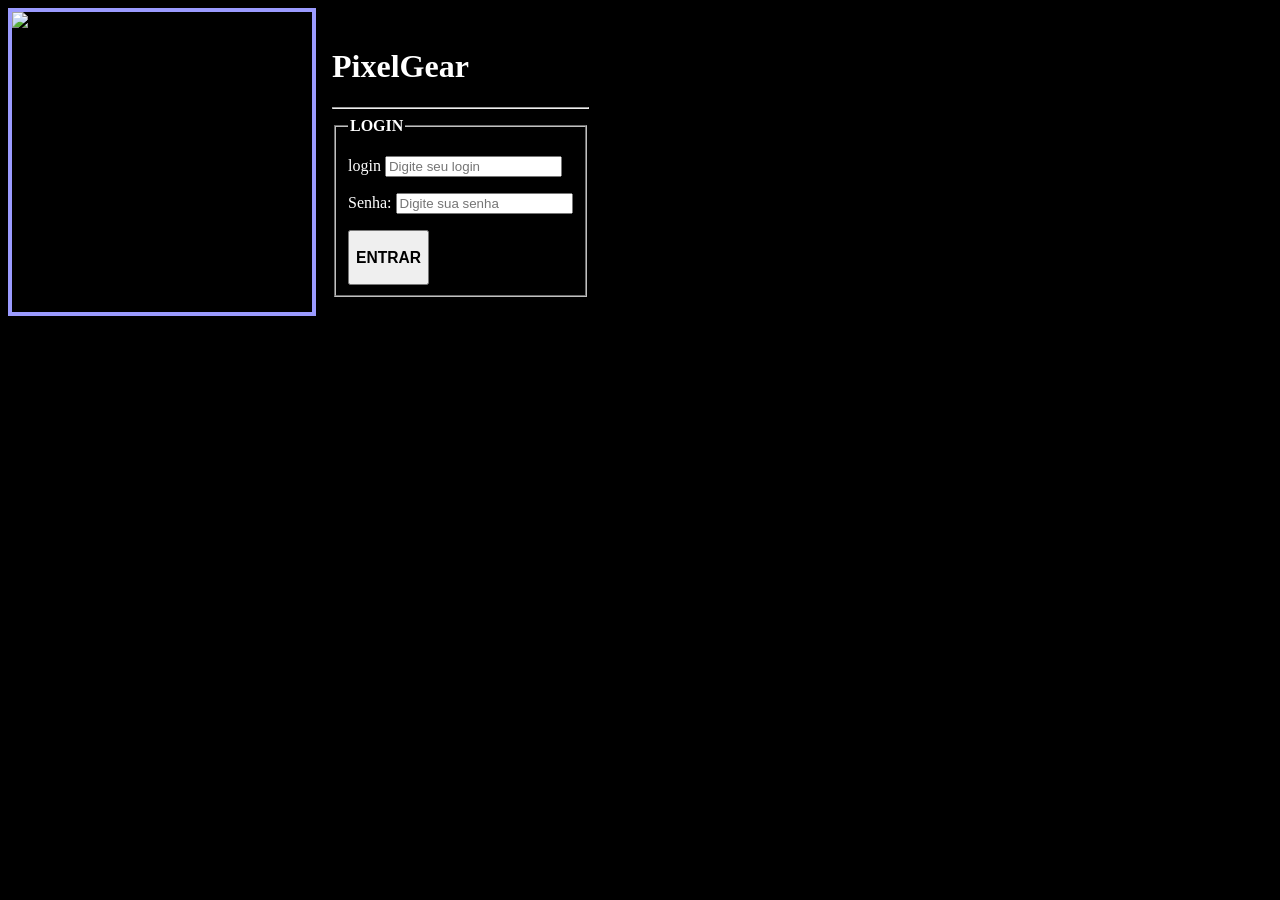
==== entrar.html @ 1530d521 "com ia" ====
<!DOCTYPE html>
<html lang="pt-br">
<head>
<meta charset="UTF-8">
<meta http-equiv="X-UA-Compatible" content="IE=edge">
<meta name="viewport" content="width=device-width, initial-scale=1.0">
<title>login do site aura</title>
<link rel="stylesheet" href="./script.css">        <!-- Estilo para a página    -->
</head>

<body>

<div class="imagemDoLogin">
    <img src="https://encrypted-tbn0.gstatic.com/images?q=tbn:ANd9GcTYi4mooCM8c2cMquZMNBrQCQT80fzD5pUYAKRsKzJFfw&s=10" alt="Monitor" width="300" height="300" style="border: 4px solid rgb(155,155,255);">
<div class = "texto">
<h1>PixelGear</h1>
    <hr>
    <!--Grupo 01 dados do cliente em fieldset-->
    <fieldset>
        <legend><strong>LOGIN</strong></legend>
        <p>
            <label for="login">login</label>
            <input type="text" id="login" name="login" placeholder="Digite seu login" required>
        </p>
        <p>
            <label for="senha">Senha:</label>
            <input type="password" id="senha" name="senha" placeholder="Digite sua senha" required>
        </p>
        <a href="index.html">
        <button type="button"><h3 style="color: rgb(0, 0, 0)">ENTRAR</h3></button>
    </a>
    </div>
    </div>

</fieldset>


</body>
</html>
---- script.css ----
.imagem {
    display: flex;         /* Coloca o texto do lado do outro */
    align-items: center;  /* Alinha verticalmente ao centro */
    gap: 16px;            /* Espaçamento entre a imagem e o texto */
    border-radius: 5px;  /* Arredonda os cantos da imagem */
    border-color: rgb(155,155,255);
    border-style: solid;
  }
  .imagemDoLogin{
    display: flex;         /* Coloca o texto do lado do outro */
    align-items: center;  /* Alinha verticalmente ao centro */
    gap: 16px;            /* Espaçamento entre a imagem e o texto */
  }
  .texto{
    color: #ffffff;    
  }
  .subtitulo {
    font-size: 3em;     /* Tamanho da fonte do subtítulo */
    font-family: 'Finger Paint', cursive;/* Estilo da fonte do subtítulo */
    color: #ffffff;          /* Cor do subtítulo */
  }
    body {
        background-color: #000000;
        }
    header {  
        background-color: rgb(155,155,255);/* Cor de fundo do cabeçalho */
        color: white;               /* Cor do texto do cabeçalho */
        text-align: center;         /* Centraliza o texto do cabeçalho */
        padding: 15px 0;
    }

    footer {
        background-color: rgb(155,155,255);/* Cor de fundo do roda pé */
        color: rgb(0, 0, 0);               /* Cor do texto do roda pé */
        text-align: center;                 /* Centraliza o texto do roda pé */
        padding: 10px 0;
        color: rgb(0, 0, 0);
        text-align: center;
        padding: 10px 0;

        width: 100%;
        bottom: 0;
    }
            .opcao-grupo {
            margin-bottom: 15px;
        }
        /* Esconde as perguntas inicialmente */
        .pergunta-dinamica {
            display: none;
            margin-top: 15px;
            padding: 10px;
            border-left: 4px solid #007BFF;
        }
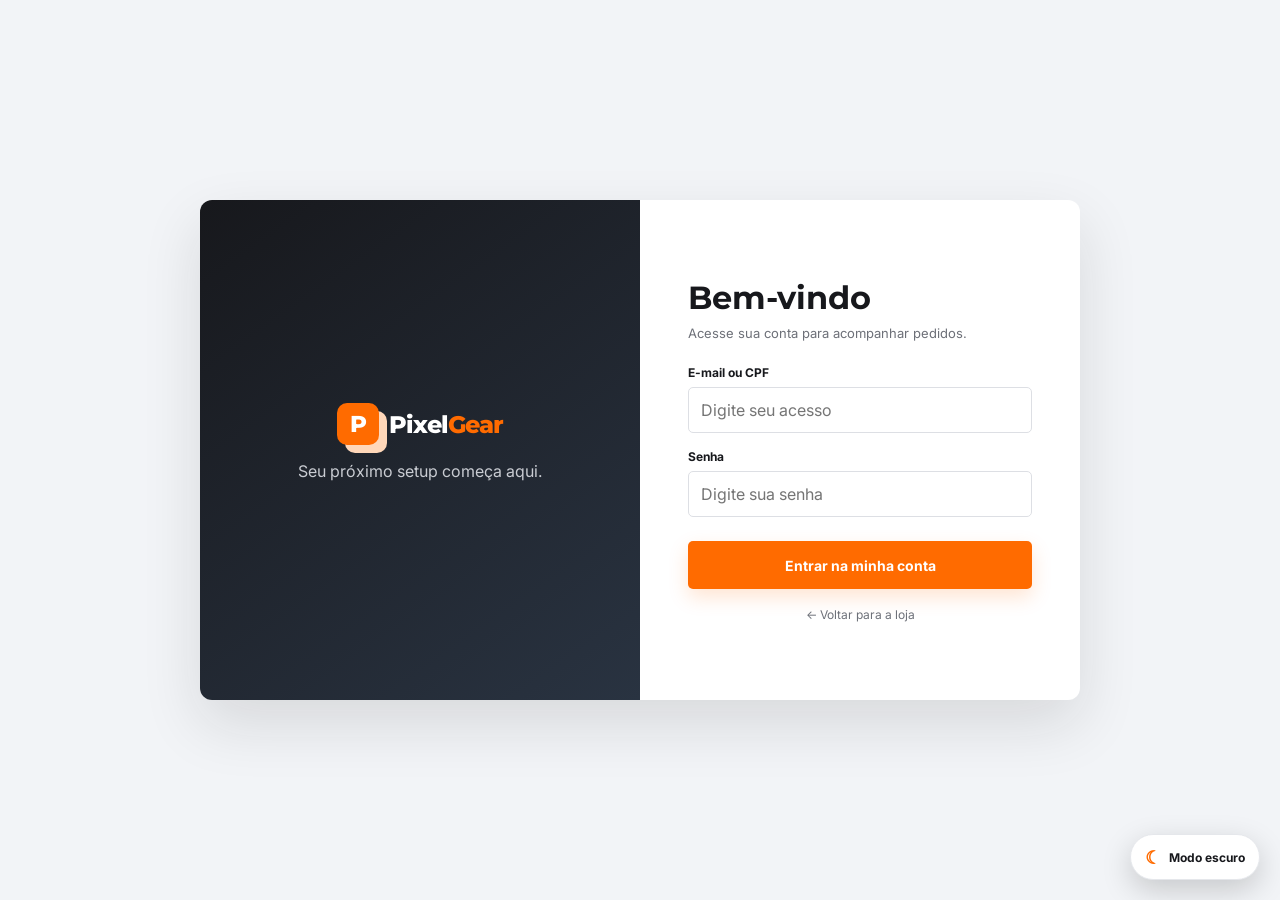
==== commit 9176872b: "Loja melhorada com uso de IA" ====
--- a/entrar.html
+++ b/entrar.html
@@ -1,39 +1,29 @@
 <!DOCTYPE html>
-<html lang="pt-br">
+<html lang="pt-BR">
 <head>
-<meta charset="UTF-8">
-<meta http-equiv="X-UA-Compatible" content="IE=edge">
-<meta name="viewport" content="width=device-width, initial-scale=1.0">
-<title>login do site aura</title>
-<link rel="stylesheet" href="./script.css">        <!-- Estilo para a página    -->
+  <meta charset="UTF-8">
+  <meta name="viewport" content="width=device-width, initial-scale=1.0">
+  <title>Login | PixelGear</title>
+  <link rel="stylesheet" href="script.css">
+  <script src="theme.js" defer></script>
 </head>
+<body class="login-page">
+  <main class="login-shell">
+    <section class="login-art">
+      <div class="login-art-content">
+        <a class="brand" href="index.html"><span class="brand-mark">P</span><span>Pixel<span>Gear</span></span></a>
+        <p>Seu próximo setup começa aqui.</p>
+      </div>
+    </section>
 
-<body>
-
-<div class="imagemDoLogin">
-    <img src="https://encrypted-tbn0.gstatic.com/images?q=tbn:ANd9GcTYi4mooCM8c2cMquZMNBrQCQT80fzD5pUYAKRsKzJFfw&s=10" alt="Monitor" width="300" height="300" style="border: 4px solid rgb(155,155,255);">
-<div class = "texto">
-<h1>PixelGear</h1>
-    <hr>
-    <!--Grupo 01 dados do cliente em fieldset-->
-    <fieldset>
-        <legend><strong>LOGIN</strong></legend>
-        <p>
-            <label for="login">login</label>
-            <input type="text" id="login" name="login" placeholder="Digite seu login" required>
-        </p>
-        <p>
-            <label for="senha">Senha:</label>
-            <input type="password" id="senha" name="senha" placeholder="Digite sua senha" required>
-        </p>
-        <a href="index.html">
-        <button type="button"><h3 style="color: rgb(0, 0, 0)">ENTRAR</h3></button>
-    </a>
-    </div>
-    </div>
-
-</fieldset>
-
-
+    <form class="login-form" action="index.html">
+      <h1>Bem-vindo</h1>
+      <p>Acesse sua conta para acompanhar pedidos.</p>
+      <label class="form-field"><span>E-mail ou CPF</span><input type="text" name="login" placeholder="Digite seu acesso" required></label>
+      <label class="form-field"><span>Senha</span><input type="password" name="senha" placeholder="Digite sua senha" required></label>
+      <button class="button button-primary" type="submit">Entrar na minha conta</button>
+      <a class="login-back" href="index.html">← Voltar para a loja</a>
+    </form>
+  </main>
 </body>
 </html>
--- a/script.css
+++ b/script.css
@@ -1,54 +1,366 @@
-  .imagem {
-    display: flex;         /* Coloca o texto do lado do outro */
-    align-items: center;  /* Alinha verticalmente ao centro */
-    gap: 16px;            /* Espaçamento entre a imagem e o texto */
-    border-radius: 5px;  /* Arredonda os cantos da imagem */
-    border-color: rgb(155,155,255);
-    border-style: solid;
-  }
-  .imagemDoLogin{
-    display: flex;         /* Coloca o texto do lado do outro */
-    align-items: center;  /* Alinha verticalmente ao centro */
-    gap: 16px;            /* Espaçamento entre a imagem e o texto */
-  }
-  .texto{
-    color: #ffffff;    
-  }
-  .subtitulo {
-    font-size: 3em;     /* Tamanho da fonte do subtítulo */
-    font-family: 'Finger Paint', cursive;/* Estilo da fonte do subtítulo */
-    color: #ffffff;          /* Cor do subtítulo */
-  }
-    body {
-        background-color: #000000;
-        }
-    header {  
-        background-color: rgb(155,155,255);/* Cor de fundo do cabeçalho */
-        color: white;               /* Cor do texto do cabeçalho */
-        text-align: center;         /* Centraliza o texto do cabeçalho */
-        padding: 15px 0;
-    }
-
-    footer {
-        background-color: rgb(155,155,255);/* Cor de fundo do roda pé */
-        color: rgb(0, 0, 0);               /* Cor do texto do roda pé */
-        text-align: center;                 /* Centraliza o texto do roda pé */
-        padding: 10px 0;
-        color: rgb(0, 0, 0);
-        text-align: center;
-        padding: 10px 0;
-
-        width: 100%;
-        bottom: 0;
-    }
-            .opcao-grupo {
-            margin-bottom: 15px;
-        }
-        /* Esconde as perguntas inicialmente */
-        .pergunta-dinamica {
-            display: none;
-            margin-top: 15px;
-            padding: 10px;
-            border-left: 4px solid #007BFF;
-        }
-  +@import url('https://fonts.googleapis.com/css2?family=Inter:wght:wght@400;500;600;700;800&family=Montserrat:wght@700;800&display=swap');
+
+:root {
+  --ink: #17181c;
+  --muted: #6d7078;
+  --orange: #ff6b00;
+  --orange-dark: #dc5700;
+  --blue: #173d82;
+  --surface: #f4f5f7;
+  --line: #e5e7eb;
+  --white: #fff;
+}
+
+* { box-sizing: border-box; }
+html { scroll-behavior: smooth; }
+body { margin: 0; color: var(--ink); background: var(--white); font-family: Inter, Arial, sans-serif; }
+a { color: inherit; text-decoration: none; }
+button, input, select, textarea { font: inherit; }
+img { display: block; max-width: 100%; }
+.container { width: min(1180px, calc(100% - 40px)); margin-inline: auto; }
+
+.topbar { height: 34px; background: #17181c; color: #d8dadd; font-size: 12px; }
+.topbar-content { height: 100%; display: flex; align-items: center; justify-content: space-between; }
+.topbar-links { display: flex; gap: 24px; }
+.topbar a:hover { color: var(--white); }
+
+.main-header { background: var(--white); border-bottom: 1px solid var(--line); position: relative; z-index: 10; }
+.header-content { height: 82px; display: grid; grid-template-columns: 220px minmax(280px, 1fr) 220px; align-items: center; gap: 28px; }
+.brand { display: flex; align-items: center; gap: 10px; font-family: Montserrat, sans-serif; font-size: 24px; font-weight: 800; letter-spacing: -1px; }
+.brand > span:last-child span { color: var(--orange); }
+.brand-mark { width: 42px; height: 42px; display: grid; place-items: center; border-radius: 10px; color: white; background: var(--orange); box-shadow: 8px 8px 0 #ffd7b9; font-size: 23px; }
+.search { height: 44px; display: flex; border: 1px solid #dfe1e5; background: #f7f7f8; border-radius: 6px; overflow: hidden; }
+.search input { flex: 1; border: 0; outline: 0; background: transparent; padding: 0 16px; color: var(--ink); }
+.search button { width: 48px; border: 0; background: var(--orange); color: white; cursor: pointer; font-size: 20px; }
+.header-actions { display: flex; justify-content: flex-end; align-items: center; gap: 18px; }
+.account-link { display: flex; align-items: center; gap: 8px; line-height: 1.15; }
+.account-link small, .account-link strong { display: block; }
+.account-link small { color: var(--muted); font-size: 11px; }
+.account-link strong { font-size: 13px; }
+.action-icon { font-size: 24px; }
+.cart-button { position: relative; width: 44px; height: 44px; border: 0; background: transparent; font-size: 28px; cursor: pointer; }
+.cart-button b { position: absolute; right: 0; top: 0; width: 18px; height: 18px; display: grid; place-items: center; border-radius: 50%; background: var(--orange); color: white; font-size: 10px; }
+
+.category-nav { border-top: 1px solid #f0f0f2; }
+.category-content { height: 48px; display: flex; align-items: center; gap: 34px; font-size: 13px; font-weight: 600; }
+.category-content a:hover { color: var(--orange); }
+.departments { align-self: stretch; min-width: 220px; display: flex; align-items: center; gap: 10px; border-right: 1px solid var(--line); }
+.departments span { font-size: 18px; }
+
+.hero { min-height: 430px; background: linear-gradient(110deg, #eef2f8 0%, #edf2f8 58%, #dfe7f3 58%, #dfe7f3 100%); overflow: hidden; }
+.hero-grid { min-height: 430px; display: grid; grid-template-columns: 48% 52%; }
+.hero-copy { display: flex; flex-direction: column; justify-content: center; align-items: flex-start; }
+.eyebrow { color: var(--orange); font-size: 12px; font-weight: 800; letter-spacing: 1.8px; }
+.eyebrow.dark { color: #8a8d95; }
+.hero h1 { margin: 12px 0 16px; font-family: Montserrat, sans-serif; font-size: clamp(42px, 5vw, 66px); line-height: 0.98; letter-spacing: -3px; }
+.hero h1 em { color: var(--orange); font-style: normal; }
+.hero-copy p { max-width: 500px; color: #656a75; line-height: 1.7; }
+.hero-actions { display: flex; gap: 12px; margin-top: 10px; }
+.button { height: 48px; display: inline-flex; align-items: center; justify-content: center; padding: 0 24px; border-radius: 5px; font-size: 14px; font-weight: 700; }
+.button-primary { background: var(--orange); color: white; box-shadow: 0 8px 20px rgba(255,107,0,.18); }
+.button-primary:hover { background: var(--orange-dark); }
+.button-outline { border: 1px solid #bbc1ca; }
+.hero-image { position: relative; background: url('https://images.unsplash.com/photo-1587202372775-e229f172b9d7?auto=format&fit=crop&w=1000&q=90') center/cover no-repeat; clip-path: polygon(12% 0, 100% 0, 100% 100%, 0 100%); }
+.hero-badge { position: absolute; right: 28px; bottom: 28px; width: 92px; height: 92px; border-radius: 50%; display: grid; place-content: center; text-align: center; background: var(--orange); color: white; transform: rotate(7deg); }
+.hero-badge strong, .hero-badge span { display: block; }
+.hero-badge strong { font-size: 16px; }
+.hero-badge span { font-size: 11px; }
+
+.trust { min-height: 92px; display: grid; grid-template-columns: repeat(4, 1fr); align-items: center; border: 1px solid var(--line); border-top: 0; border-radius: 0 0 8px 8px; background: white; box-shadow: 0 12px 30px rgba(20,31,52,.06); }
+.trust article { display: flex; align-items: center; gap: 12px; padding: 0 24px; border-right: 1px solid var(--line); }
+.trust article:last-child { border-right: 0; }
+.trust article > span { color: var(--orange); font-size: 24px; }
+.trust strong, .trust small { display: block; }
+.trust strong { font-size: 13px; }
+.trust small { margin-top: 3px; color: var(--muted); font-size: 11px; }
+
+.section { padding-top: 64px; padding-bottom: 30px; }
+.section-heading { display: flex; align-items: end; justify-content: space-between; margin-bottom: 22px; }
+.section-heading h2 { margin: 7px 0 0; font-family: Montserrat, sans-serif; font-size: 28px; letter-spacing: -1px; }
+.section-heading > a { color: var(--muted); font-size: 13px; }
+.category-grid { display: grid; grid-template-columns: repeat(4, 1fr); gap: 16px; }
+.category-card { min-height: 190px; display: flex; flex-direction: column; align-items: center; justify-content: center; border: 1px solid var(--line); border-radius: 8px; transition: .25s ease; }
+.category-card:hover { transform: translateY(-5px); border-color: #ffd0ad; box-shadow: 0 14px 32px rgba(20,31,52,.08); }
+.category-icon { width: 78px; height: 78px; margin-bottom: 12px; display: grid; place-items: center; border-radius: 50%; background: #fff3ea; color: var(--orange); font-size: 28px; }
+.category-card strong { font-size: 15px; }
+.category-card span { margin-top: 5px; color: var(--muted); font-size: 12px; }
+
+.products-section { margin-top: 38px; background: #f6f7f9; }
+.carousel-actions { display: flex; gap: 8px; }
+.carousel-actions button { width: 38px; height: 38px; border: 1px solid var(--line); border-radius: 50%; background: white; cursor: pointer; }
+.product-grid { display: grid; grid-template-columns: repeat(4, 1fr); gap: 16px; padding-bottom: 64px; }
+.product-card { position: relative; border: 1px solid var(--line); border-radius: 8px; background: white; overflow: hidden; }
+.discount { position: absolute; z-index: 2; left: 12px; top: 12px; padding: 6px 8px; border-radius: 4px; background: #e94040; color: white; font-size: 11px; font-weight: 800; }
+.product-image { height: 210px; display: grid; place-items: center; overflow: hidden; background: #f0f1f3; }
+.product-image img { width: 100%; height: 100%; object-fit: cover; transition: .35s ease; }
+.product-card:hover .product-image img { transform: scale(1.04); }
+.product-info { padding: 16px; }
+.product-info > small { color: var(--orange); font-size: 10px; font-weight: 800; text-transform: uppercase; }
+.product-info h3 { height: 44px; margin: 7px 0 8px; font-size: 13px; line-height: 1.45; }
+.rating { color: #ffad19; font-size: 11px; letter-spacing: 1px; }
+.rating span { color: var(--muted); letter-spacing: 0; }
+.old-price { margin: 12px 0 2px; color: #a2a5ac; font-size: 11px; text-decoration: line-through; }
+.price { margin: 0; }
+.price strong { color: var(--orange); font-size: 21px; }
+.price small { margin-left: 5px; color: #5e626a; font-size: 10px; }
+.installments { margin: 4px 0 12px; color: var(--muted); font-size: 11px; }
+.buy-button { width: 100%; height: 42px; border: 0; border-radius: 5px; background: var(--orange); color: white; font-size: 12px; font-weight: 800; cursor: pointer; }
+.buy-button:hover, .buy-button.added { background: #cf5500; }
+
+.promo-grid { display: grid; grid-template-columns: 1fr 1fr; gap: 16px; padding-top: 28px; padding-bottom: 70px; }
+.promo { min-height: 220px; display: flex; align-items: center; border-radius: 8px; color: white; background-position: right center; background-size: cover; overflow: hidden; }
+.promo div { width: 55%; height: 100%; display: flex; flex-direction: column; justify-content: center; padding: 28px; }
+.promo small { font-size: 10px; font-weight: 800; letter-spacing: 1.5px; }
+.promo h2 { margin: 8px 0 14px; font-family: Montserrat, sans-serif; font-size: 27px; line-height: 1.12; }
+.promo span { font-size: 12px; font-weight: 800; }
+.promo-orange { background-image: linear-gradient(90deg, #ef6812 0%, #ef6812 52%, rgba(239,104,18,.1) 52%), url('https://images.unsplash.com/photo-1591405351990-4726e331f141?auto=format&fit=crop&w=700&q=80'); }
+.promo-blue { background-image: linear-gradient(90deg, #173d82 0%, #173d82 52%, rgba(23,61,130,.1) 52%), url('https://images.unsplash.com/photo-1527814050087-3793815479db?auto=format&fit=crop&w=700&q=80'); }
+
+footer { background: #17181c; color: #d5d6da; }
+.footer-grid { display: grid; grid-template-columns: 2fr 1fr 1fr 1fr; gap: 40px; padding-top: 48px; padding-bottom: 38px; }
+.footer-brand { color: white; }
+.footer-grid p, .footer-grid a { color: #aeb0b6; font-size: 12px; line-height: 1.8; }
+.footer-grid h3 { margin: 4px 0 12px; color: white; font-size: 13px; }
+.footer-grid div > a:not(.footer-brand) { display: block; }
+.footer-grid a:hover { color: var(--orange); }
+.footer-bottom { height: 54px; display: flex; align-items: center; justify-content: space-between; border-top: 1px solid #34363c; color: #85878d; font-size: 11px; }
+
+/* Login */
+.login-page { min-height: 100vh; display: grid; place-items: center; background: #f2f4f7; }
+.login-shell { width: min(880px, calc(100% - 40px)); min-height: 500px; display: grid; grid-template-columns: 1fr 1fr; border-radius: 12px; background: white; box-shadow: 0 24px 60px rgba(23,24,28,.12); overflow: hidden; }
+.login-art { display: grid; place-items: center; background: linear-gradient(145deg, #17181c, #293341); color: white; }
+.login-art-content { text-align: center; }
+.login-art .brand { justify-content: center; }
+.login-art p { color: #c9ccd2; }
+.login-form { display: flex; flex-direction: column; justify-content: center; padding: 48px; }
+.login-form h1 { margin: 0 0 8px; font-family: Montserrat, sans-serif; }
+.login-form > p { margin: 0 0 24px; color: var(--muted); font-size: 13px; }
+.form-field { display: block; margin-bottom: 16px; }
+.form-field span { display: block; margin-bottom: 7px; font-size: 12px; font-weight: 700; }
+.form-field input, .configurator select, .configurator textarea { width: 100%; height: 46px; border: 1px solid #dddfe4; border-radius: 5px; padding: 0 12px; outline: none; background: white; }
+.form-field input:focus, .configurator select:focus, .configurator textarea:focus { border-color: var(--orange); box-shadow: 0 0 0 3px rgba(255,107,0,.08); }
+.login-form .button { width: 100%; border: 0; margin-top: 8px; }
+.login-back { margin-top: 18px; text-align: center; color: var(--muted); font-size: 12px; }
+
+/* Configurador e tabela */
+.inner-page { background: #f4f5f7; min-height: 100vh; }
+.inner-header { height: 72px; display: flex; align-items: center; background: white; border-bottom: 1px solid var(--line); }
+.inner-header .container { display: flex; align-items: center; justify-content: space-between; }
+.inner-header .brand { font-size: 20px; }
+.inner-header .brand-mark { width: 36px; height: 36px; }
+.configurator { width: min(900px, calc(100% - 40px)); margin: 40px auto 70px; }
+.page-title { margin: 0 0 22px; font-family: Montserrat, sans-serif; }
+.configurator fieldset { margin: 0 0 16px; border: 1px solid var(--line); border-radius: 8px; background: white; }
+.configurator legend { padding: 0 8px; color: var(--orange); font-size: 12px; font-weight: 800; text-transform: uppercase; }
+.configurator label { display: block; margin: 14px 0 6px; font-size: 12px; font-weight: 700; }
+.configurator select { height: 44px; }
+.cooler-options { display: flex; gap: 20px; }
+.cooler-options label { display: flex; align-items: center; gap: 6px; }
+.pergunta-dinamica { display: none; margin-top: 10px; }
+.configurator textarea { height: 72px; padding-top: 10px; resize: vertical; }
+.checkbox-line { display: flex; gap: 8px; align-items: center; margin: 10px 0; }
+.checkbox-line input { width: auto; }
+.configurator-actions { display: flex; justify-content: flex-end; }
+.configurator-actions .button { border: 0; }
+.spec-card { width: min(1000px, calc(100% - 40px)); margin: 60px auto; padding: 28px; border: 1px solid var(--line); border-radius: 8px; background: white; box-shadow: 0 12px 30px rgba(20,31,52,.06); }
+.spec-card h1 { margin: 0 0 20px; font-family: Montserrat, sans-serif; }
+.spec-table { width: 100%; border-collapse: collapse; font-size: 12px; }
+.spec-table th, .spec-table td { border: 1px solid var(--line); padding: 12px; text-align: left; }
+.spec-table th { background: #1f2127; color: white; }
+
+@media (max-width: 900px) {
+  .header-content { grid-template-columns: 180px 1fr 150px; }
+  .category-content { gap: 18px; overflow-x: auto; }
+  .category-content a { white-space: nowrap; }
+  .departments { min-width: 190px; }
+  .trust { grid-template-columns: 1fr 1fr; }
+  .trust article { height: 46px; }
+  .category-grid, .product-grid { grid-template-columns: repeat(2, 1fr); }
+  .footer-grid { grid-template-columns: 2fr 1fr 1fr; }
+  .footer-grid > div:last-child { display: none; }
+}
+
+@media (max-width: 640px) {
+  .container { width: min(100% - 24px, 1180px); }
+  .topbar-links { display: none; }
+  .topbar-content { justify-content: center; }
+  .header-content { height: auto; grid-template-columns: 1fr auto; padding: 14px 0; }
+  .search { grid-row: 2; grid-column: 1 / -1; }
+  .account-link { display: none; }
+  .category-nav { display: none; }
+  .hero-grid { grid-template-columns: 1fr; }
+  .hero-copy { min-height: 380px; padding: 36px 0; }
+  .hero h1 { font-size: 43px; }
+  .hero-image { display: none; }
+  .trust { grid-template-columns: 1fr 1fr; min-height: 120px; }
+  .trust article { padding: 8px 12px; }
+  .trust article:nth-child(2) { border-right: 0; }
+  .section-heading h2 { font-size: 23px; }
+  .category-grid, .product-grid { grid-template-columns: 1fr 1fr; gap: 10px; }
+  .category-card { min-height: 150px; }
+  .category-icon { width: 58px; height: 58px; }
+  .product-image { height: 150px; }
+  .price strong { font-size: 17px; }
+  .promo-grid { grid-template-columns: 1fr; }
+  .footer-grid { grid-template-columns: 1fr 1fr; }
+  .footer-grid > div:first-child { grid-column: 1 / -1; }
+  .login-shell { grid-template-columns: 1fr; }
+  .login-art { min-height: 180px; }
+  .login-form { padding: 32px 24px; }
+  .spec-card { overflow-x: auto; }
+}
+
+/* Tema claro/escuro compartilhado */
+.theme-toggle {
+  position: fixed;
+  right: 20px;
+  bottom: 20px;
+  z-index: 1000;
+  height: 46px;
+  display: flex;
+  align-items: center;
+  gap: 8px;
+  padding: 0 14px;
+  border: 1px solid var(--line);
+  border-radius: 24px;
+  background: var(--white);
+  color: var(--ink);
+  box-shadow: 0 10px 30px rgba(0, 0, 0, .18);
+  cursor: pointer;
+  font-size: 12px;
+  font-weight: 800;
+}
+.theme-toggle span { font-size: 18px; color: var(--orange); }
+.theme-toggle b { font-size: 12px; }
+
+body.dark-mode {
+  --ink: #f3f4f6;
+  --muted: #adb1ba;
+  --orange: #3b82f6;
+  --orange-dark: #2563eb;
+  --surface: #111318;
+  --line: #30343c;
+  --white: #17191f;
+  background: #111318;
+  color: var(--ink);
+}
+
+body.dark-mode .main-header,
+body.dark-mode .inner-header,
+body.dark-mode .login-shell,
+body.dark-mode .configurator fieldset,
+body.dark-mode .spec-card,
+body.dark-mode .category-card,
+body.dark-mode .product-card,
+body.dark-mode .search,
+body.dark-mode .trust,
+body.dark-mode .carousel-actions button,
+body.dark-mode .theme-toggle,
+body.dark-mode .configurator select,
+body.dark-mode .configurator textarea,
+body.dark-mode .form-field input {
+  background: var(--white);
+  color: var(--ink);
+}
+
+body.dark-mode .topbar,
+body.dark-mode footer {
+  background: #0b0c10;
+}
+
+body.dark-mode .category-nav,
+body.dark-mode .search,
+body.dark-mode .trust,
+body.dark-mode .category-card,
+body.dark-mode .product-card,
+body.dark-mode .carousel-actions button,
+body.dark-mode .configurator fieldset,
+body.dark-mode .spec-table th,
+body.dark-mode .spec-table td,
+body.dark-mode .form-field input,
+body.dark-mode .configurator select,
+body.dark-mode .configurator textarea {
+  border-color: var(--line);
+}
+
+body.dark-mode .hero {
+  background: linear-gradient(110deg, #171a21 0%, #171a21 58%, #202735 58%, #202735 100%);
+}
+body.dark-mode .hero-copy p,
+body.dark-mode .category-card span,
+body.dark-mode .trust small,
+body.dark-mode .installments,
+body.dark-mode .old-price,
+body.dark-mode .login-back,
+body.dark-mode .login-form > p,
+body.dark-mode .section-heading > a {
+  color: var(--muted);
+}
+
+body.dark-mode .products-section,
+body.dark-mode .inner-page,
+body.dark-mode .login-page {
+  background: #111318;
+}
+body.dark-mode .product-image,
+body.dark-mode .category-icon {
+  background: #23262d;
+}
+body.dark-mode .category-icon,
+body.dark-mode .eyebrow,
+body.dark-mode .brand > span:last-child span,
+body.dark-mode .product-info > small,
+body.dark-mode .configurator legend,
+body.dark-mode .theme-toggle span {
+  color: #60a5fa;
+}
+
+body.dark-mode .brand-mark,
+body.dark-mode .search button,
+body.dark-mode .button-primary,
+body.dark-mode .buy-button,
+body.dark-mode .hero-badge,
+body.dark-mode .cart-button b {
+  background: #3b82f6;
+}
+body.dark-mode .brand-mark {
+  box-shadow: 8px 8px 0 #1e3a70;
+}
+body.dark-mode .button-primary:hover,
+body.dark-mode .buy-button:hover,
+body.dark-mode .buy-button.added {
+  background: #2563eb;
+}
+body.dark-mode .hero h1 em,
+body.dark-mode .price strong {
+  color: #60a5fa;
+}
+
+body.dark-mode .hero-badge,
+body.dark-mode .brand-mark,
+body.dark-mode .button-primary,
+body.dark-mode .buy-button,
+body.dark-mode .search button,
+body.dark-mode .cart-button b {
+  color: #ffffff;
+}
+
+body.dark-mode .promo-orange {
+  background-image: linear-gradient(90deg, #2563eb 0%, #2563eb 52%, rgba(37,99,235,.1) 52%), url('https://images.unsplash.com/photo-1591405351990-4726e331f141?auto=format&fit=crop&w=700&q=80');
+}
+body.dark-mode .promo-blue {
+  background-image: linear-gradient(90deg, #3b82f6 0%, #3b82f6 52%, rgba(59,130,246,.1) 52%), url('https://images.unsplash.com/photo-1527814050087-3793815479db?auto=format&fit=crop&w=700&q=80');
+}
+
+body.dark-mode .spec-table th {
+  background: #2563eb;
+}
+body.dark-mode .login-art {
+  background: linear-gradient(145deg, #0b0c10, #1d2738);
+}
+
+@media (max-width: 640px) {
+  .theme-toggle { right: 12px; bottom: 12px; }
+  .theme-toggle b { display: none; }
+  .theme-toggle { width: 46px; justify-content: center; padding: 0; }
+}
